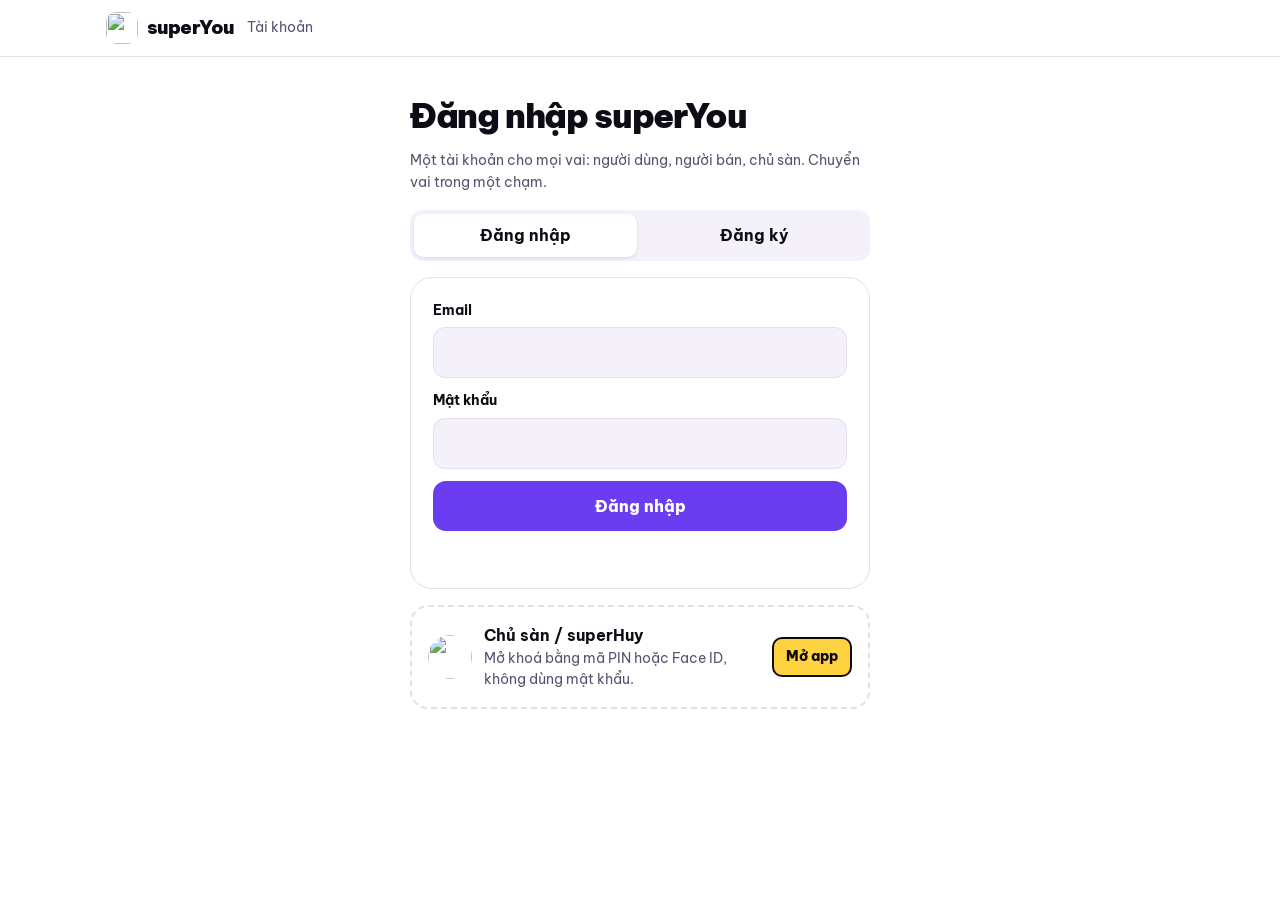
==== webapp/static/account/index.html @ 421f3e1b "Triển khai các đề xuất anh duyệt: CSO, Vận hành, Phòng ban AI, Private, chính sách và chống gian lận" ====
<!doctype html>
<html lang="vi">
<head>
<meta charset="utf-8">
<meta name="viewport" content="width=device-width, initial-scale=1, viewport-fit=cover">
<title>Tài khoản superYou</title>
<meta name="description" content="Một cửa đăng nhập superYou: người dùng, người bán và chủ sàn. Chuyển vai trong một chạm.">
<meta name="theme-color" content="#6A3DF0">
<link rel="icon" href="/icons/huy-128.png">
<link rel="preconnect" href="https://fonts.googleapis.com">
<link rel="preconnect" href="https://fonts.gstatic.com" crossorigin>
<link href="https://fonts.googleapis.com/css2?family=Be+Vietnam+Pro:wght@400;500;600;700;800;900&display=swap" rel="stylesheet">
<style>
:root{ --ink:#0E0B14; --paper:#FFFFFF; --soft:#F4F1FA; --muted:#5A5170; --line:#E4DEEE; --violet:#6A3DF0; --violet-d:#4B22C9; --yellow:#FFD23F; --green:#0F7A45; --red:#B42346; --amber:#C98205;
  --font:"Be Vietnam Pro",system-ui,-apple-system,"Segoe UI",sans-serif }
@media (prefers-color-scheme:dark){ :root{ --ink:#F1EEF7; --paper:#131118; --soft:#1C1923; --muted:#A49DB3; --line:#2E2938; --violet:#A493FF; --violet-d:#C4B8FF; --green:#5BCB82; --red:#F27896; --amber:#F0A35C } }
*{ box-sizing:border-box }
html,body{ margin:0; background:var(--paper); color:var(--ink); font:16px/1.55 var(--font); -webkit-font-smoothing:antialiased }
a{ color:var(--violet) }
button,input,select,textarea{ font:inherit; color:inherit }
:focus-visible{ outline:3px solid var(--violet); outline-offset:2px }
.w{ max-width:1100px; margin:0 auto; padding-left:max(16px,env(safe-area-inset-left,0px)); padding-right:max(16px,env(safe-area-inset-right,0px)) }
header{ padding-block:12px; border-bottom:1px solid var(--line) }
nav{ display:flex; align-items:center; gap:14px }
.logo{ display:flex; align-items:center; gap:9px; text-decoration:none; color:var(--ink); font-weight:900; font-size:19px; letter-spacing:-.03em }
.logo img{ width:32px; height:32px; border-radius:10px; object-fit:cover }
.btn{ display:inline-flex; align-items:center; justify-content:center; gap:8px; padding:11px 18px; border-radius:13px; border:2px solid var(--ink); background:var(--paper); font-weight:800; cursor:pointer; text-decoration:none; color:var(--ink); white-space:nowrap }
.btn.v{ background:var(--violet); color:#fff; border-color:var(--violet) } .btn.y{ background:var(--yellow); color:#0E0B14; border-color:#0E0B14 } .btn.sm{ padding:7px 12px; font-size:14px; border-radius:10px } .btn.ghost{ border-color:var(--line) }
.btn:disabled{ opacity:.5; cursor:default }
.auth{ max-width:460px; margin:40px auto; display:flex; flex-direction:column; gap:16px }
.auth h1{ margin:0; font-size:34px; letter-spacing:-.04em; line-height:1.1; font-weight:900; text-wrap:balance }
.card{ background:var(--paper); border:1.5px solid var(--line); border-radius:22px; padding:22px; display:flex; flex-direction:column; gap:12px; min-width:0 }
label.f{ display:flex; flex-direction:column; gap:6px; font-weight:700; font-size:14px }
label.f input,label.f select{ padding:12px 13px; border-radius:12px; border:1.5px solid var(--line); background:var(--soft); font-weight:400; font-size:16px; width:100%; color:var(--ink) }
.msg{ font-weight:700; min-height:1.4em; margin:0 } .msg.err{ color:var(--red) } .msg.ok{ color:var(--green) }
.tabs{ display:flex; gap:6px; background:var(--soft); padding:4px; border-radius:12px } .tabs button{ flex:1; padding:9px; border-radius:9px; border:0; background:transparent; font-weight:700; cursor:pointer } .tabs button.on{ background:var(--paper); box-shadow:0 1px 3px rgba(0,0,0,.12) }
.owner{ border:2px dashed var(--line); border-radius:18px; padding:16px; display:flex; gap:12px; align-items:center }
.owner img{ width:44px; height:44px; border-radius:50%; object-fit:cover }
.by{ color:var(--muted); font-size:14px }
/* trung tâm tài khoản */
.shell{ display:grid; grid-template-columns:240px minmax(0,1fr); gap:24px; padding-block:28px 60px }
@media (max-width:820px){ .shell{ grid-template-columns:minmax(0,1fr) } .side{ position:static } }
.side{ display:flex; flex-direction:column; gap:6px; position:sticky; top:16px; align-self:start }
.side button{ text-align:left; padding:11px 14px; border-radius:12px; border:0; background:transparent; font-weight:600; cursor:pointer; display:flex; gap:10px; align-items:center; color:var(--ink) }
.side button.on{ background:var(--soft) }
.rolesw{ position:relative } .rolemenu{ position:absolute; right:0; top:46px; background:var(--paper); border:1.5px solid var(--line); border-radius:16px; padding:8px; min-width:260px; z-index:5; box-shadow:0 12px 30px rgba(0,0,0,.14); display:none } .rolemenu.open{ display:block }
.roleitem{ display:flex; gap:10px; align-items:center; width:100%; padding:10px; border-radius:11px; border:0; background:transparent; text-align:left; cursor:pointer; color:var(--ink) } .roleitem:hover{ background:var(--soft) } .roleitem.on{ background:var(--soft); font-weight:700 }
.ric{ width:34px; height:34px; border-radius:10px; display:grid; place-items:center; color:#fff; font-weight:900; flex:none }
.avatar{ width:36px; height:36px; border-radius:50%; background:var(--violet); color:#fff; display:grid; place-items:center; font-weight:800 }
h2{ margin:0 0 4px; font-size:26px; letter-spacing:-.03em; font-weight:900 }
.tiles{ display:grid; grid-template-columns:repeat(auto-fit,minmax(150px,1fr)); gap:12px } .tile{ border:1.5px solid var(--line); border-radius:16px; padding:14px } .tile b{ display:block; font-size:24px; font-weight:900; letter-spacing:-.02em } .tile span{ color:var(--muted); font-size:13px }
.list{ border:1.5px solid var(--line); border-radius:18px; overflow:hidden } .rowi{ display:flex; gap:12px; align-items:center; padding:13px 16px; border-top:1px solid var(--line) } .rowi:first-child{ border-top:0 }
.plan{ border:2px solid var(--line); border-radius:20px; padding:18px; display:flex; flex-direction:column; gap:8px; position:relative } .plan.cur{ border-color:var(--c) } .plan .pname{ font-weight:900; font-size:18px } .plan .price{ font-size:26px; font-weight:900; letter-spacing:-.03em } .plan ul{ margin:0; padding-left:18px; font-size:14px; display:flex; flex-direction:column; gap:3px } .plan .tag{ position:absolute; top:-10px; left:16px; background:var(--c); color:#fff; font-size:11px; font-weight:800; padding:2px 8px; border-radius:6px }
.plans{ display:grid; grid-template-columns:repeat(auto-fit,minmax(220px,1fr)); gap:12px }
.pill{ font-size:12px; font-weight:800; padding:3px 9px; border-radius:999px; background:var(--soft) }
.hint{ background:var(--soft); border-radius:14px; padding:12px 14px; font-size:14px }
</style>
</head>
<body>
<header><div class="w"><nav><a class="logo" href="/landing"><img src="/icons/huy-128.png" alt="">superYou</a><span class="by" id="crumb">Tài khoản</span><span style="flex:1"></span><div id="topr"></div></nav></div></header>
<main id="main" class="w"></main>
<script>
(function(){
var $ = function(s){ return document.querySelector(s); };
function esc(s){ return String(s == null ? '' : s).replace(/[&<>"']/g, function(c){ return {'&':'&amp;','<':'&lt;','>':'&gt;','"':'&quot;',"'":'&#39;'}[c]; }); }
function vnd(v){ return v > 0 ? Number(v).toLocaleString('vi-VN') + 'đ' : 'Miễn phí'; }
function lsGet(k){ try{ return localStorage.getItem(k); }catch(e){ return null; } }
function lsSet(k, v){ try{ if(v == null) localStorage.removeItem(k); else localStorage.setItem(k, v); }catch(e){} }
var A = { tok: lsGet('sy-acc'), me: null, view: 'home', err: '' };
function api(path, body){
  var h = {'Content-Type':'application/json'}; if(A.tok) h['X-Account'] = A.tok;
  return fetch(path, body === undefined ? {headers:h} : {method:'POST', headers:h, body:JSON.stringify(body)})
    .then(function(r){ return r.json().catch(function(){ return {error:'Phản hồi không hợp lệ'}; }).then(function(j){ if(!r.ok || j.error){ var e = new Error(j.error || 'Có lỗi'); e.status = r.status; throw e; } return j; }); });
}
var ROLE = { owner:{label:'Chủ sàn', sub:'superYou HQ: điều hành toàn bộ', ic:'H', c:'#B42346', go:'/hq'}, seller:{label:'Người bán', sub:'Console Marketplace', ic:'B', c:'#0E7C6B', go:'/market/console'}, member:{label:'Người dùng', sub:'Tài khoản, sản phẩm, gói', ic:'U', c:'#6A3DF0', go:'/account'} };

/* ---------- đăng nhập / đăng ký ---------- */
function authView(mode){
  mode = mode || 'login';
  $('#topr').innerHTML = '';
  $('#main').innerHTML = '<div class="auth"><h1>'+(mode==='login' ? 'Đăng nhập superYou' : 'Tạo tài khoản superYou')+'</h1><p class="by" style="margin:0">Một tài khoản cho mọi vai: người dùng, người bán, chủ sàn. Chuyển vai trong một chạm.</p>'
    + '<div class="tabs"><button class="'+(mode==='login'?'on':'')+'" id="tLogin">Đăng nhập</button><button class="'+(mode==='signup'?'on':'')+'" id="tSignup">Đăng ký</button></div>'
    + (mode==='login'
      ? '<form class="card" id="lf"><label class="f">Email<input id="le" type="email" required autocomplete="email" value="'+esc(lsGet('sy-email')||'')+'"></label><label class="f">Mật khẩu<input id="lp" type="password" required autocomplete="current-password" minlength="8"></label><button class="btn v">Đăng nhập</button><p class="msg" id="lm" role="status"></p></form>'
      : '<form class="card" id="sf"><label class="f">Tên hiển thị<input id="sn" required maxlength="60" autocomplete="name"></label><label class="f">Email<input id="se" type="email" required autocomplete="email"></label><label class="f">Mật khẩu (từ 8 ký tự)<input id="sp" type="password" required minlength="8" autocomplete="new-password"></label>'
        + '<label class="f">Tôi muốn<select id="sr"><option value="member">Dùng superYou (người dùng)</option><option value="seller">Bán sản phẩm trên Marketplace (người bán)</option></select></label>'
        + '<label class="f">Bắt đầu với<select id="spl"><option value="free">Gói Miễn phí</option><option value="trial">Dùng thử Pro 14 ngày (không cần thẻ)</option></select></label>'
        + '<button class="btn v">Tạo tài khoản</button><p class="msg" id="sm" role="status"></p><p class="by" style="margin:0">Khi tạo tài khoản bạn đồng ý với điều khoản sử dụng và chính sách dữ liệu của superYou.</p></form>')
    + '<div class="owner"><img src="/icons/huy-128.png" alt=""><div style="flex:1"><b>Chủ sàn / superHuy</b><div class="by">Mở khoá bằng mã PIN hoặc Face ID, không dùng mật khẩu.</div></div><a class="btn sm y" href="/app">Mở app</a></div></div>';
  $('#tLogin').onclick = function(){ authView('login'); }; $('#tSignup').onclick = function(){ authView('signup'); };
  var lf = $('#lf'); if(lf) lf.addEventListener('submit', function(e){ e.preventDefault(); var m = $('#lm'), b = lf.querySelector('button'); b.disabled = true; m.className='msg'; m.textContent='Đang đăng nhập…';
    api('/api/account/login', {email:$('#le').value, password:$('#lp').value}).then(function(r){ A.tok = r.session; lsSet('sy-acc', r.session); lsSet('sy-email', $('#le').value); afterLogin(r.user); })
      .catch(function(err){ m.className='msg err'; m.textContent = err.message; b.disabled = false; }); });
  var sf = $('#sf'); if(sf) sf.addEventListener('submit', function(e){ e.preventDefault(); var m = $('#sm'), b = sf.querySelector('button'); b.disabled = true; m.className='msg'; m.textContent='Đang tạo…';
    api('/api/account/signup', {name:$('#sn').value, email:$('#se').value, password:$('#sp').value, role:$('#sr').value, plan:$('#spl').value}).then(function(r){ A.tok = r.session; lsSet('sy-acc', r.session); lsSet('sy-email', $('#se').value); afterLogin(r.user); })
      .catch(function(err){ m.className='msg err'; m.textContent = err.message; b.disabled = false; }); });
}
function afterLogin(u){
  var next = new URLSearchParams(location.search).get('next');
  if(next && /^\/[a-z]/.test(next)) return location.href = next;
  var r = u.last_role || u.roles[0];
  if(r === 'seller') return location.href = '/market/console';
  if(r === 'owner') return location.href = '/hq';
  history.replaceState(null, '', '/account'); load();
}

/* ---------- trung tâm tài khoản ---------- */
function load(){
  $('#main').innerHTML = '<p class="by" style="padding:30px 0">Đang mở tài khoản…</p>';
  api('/api/account/me', {}).then(function(r){ A.me = r; render(); }).catch(function(e){ if(e.status === 401){ A.tok = null; lsSet('sy-acc', null); authView('login'); } else $('#main').innerHTML = '<p class="msg err" style="padding:30px 0">'+esc(e.message)+'</p>'; });
}
function roleSwitcher(){
  var u = A.me.user, cur = u.role || u.roles[0];
  return '<div class="rolesw"><button class="btn sm ghost" id="rsb"><span class="ric" style="background:'+ROLE[cur].c+';width:24px;height:24px;border-radius:7px;font-size:12px">'+ROLE[cur].ic+'</span>'+esc(ROLE[cur].label)+' ▾</button>'
    + '<div class="rolemenu" id="rsm"><div class="by" style="padding:6px 10px">Chuyển vai, giống chuyển giữa trang cá nhân và Page</div>'
    + u.roles.map(function(r){ return '<button class="roleitem '+(r===cur?'on':'')+'" data-r="'+r+'"><span class="ric" style="background:'+ROLE[r].c+'">'+ROLE[r].ic+'</span><span><b>'+esc(ROLE[r].label)+'</b><br><span class="by">'+esc(ROLE[r].sub)+'</span></span></button>'; }).join('')
    + (u.roles.indexOf('seller')<0 ? '<button class="roleitem" id="addSeller"><span class="ric" style="background:#0E7C6B">+</span><span><b>Mở vai Người bán</b><br><span class="by">Bán skill, workflow, gói tri thức</span></span></button>' : '')
    + '<div style="border-top:1px solid var(--line);margin:6px 0"></div><button class="roleitem" id="lo"><span class="ric" style="background:var(--muted)">⎋</span><span>Đăng xuất</span></button></div></div>';
}
function bindRoles(){
  var b = $('#rsb'), m = $('#rsm'); if(!b) return;
  b.onclick = function(e){ e.stopPropagation(); m.classList.toggle('open'); };
  document.addEventListener('click', function(){ m.classList.remove('open'); });
  m.querySelectorAll('[data-r]').forEach(function(x){ x.onclick = function(){ var r = x.dataset.r; api('/api/account/role', {role:r}).then(function(){ if(ROLE[r].go !== '/account') location.href = ROLE[r].go; else load(); }).catch(function(e){ alert2(e.message); }); }; });
  var as = $('#addSeller'); if(as) as.onclick = function(){ api('/api/account/add_role', {role:'seller'}).then(function(r){ load(); setTimeout(function(){ alert2(r.text); }, 300); }).catch(function(e){ alert2(e.message); }); };
  $('#lo').onclick = function(){ api('/api/account/logout', {}).catch(function(){}).then(function(){ A.tok = null; lsSet('sy-acc', null); authView('login'); }); };
}
function alert2(t){ var el = document.createElement('div'); el.className = 'hint'; el.style.cssText = 'position:fixed;left:50%;bottom:24px;transform:translateX(-50%);z-index:9;box-shadow:0 10px 30px rgba(0,0,0,.2)'; el.textContent = t; document.body.appendChild(el); setTimeout(function(){ el.remove(); }, 3500); }
function render(){
  var me = A.me, u = me.user, p = me.plan;
  $('#topr').innerHTML = roleSwitcher();
  var items = [['home','Tổng quan'],['buys','Sản phẩm đã mua'],['plan','Gói và nâng cấp'],['profile','Hồ sơ'],['security','Bảo mật']];
  var body = '';
  if(A.view === 'home'){
    var ent = me.entitlements || [];
    body = '<h2>Chào '+esc(u.name)+'</h2><p class="by" style="margin:0 0 14px">Gói <b style="color:var(--ink)">'+esc(p.name)+'</b>'+(u.trial_until ? ' · dùng thử đến '+esc(u.trial_until) : '')+' · vai '+u.roles.map(function(r){ return ROLE[r].label; }).join(', ')+'</p>'
      + '<div class="tiles"><div class="tile"><b>'+ent.length+'</b><span>Sản phẩm đã mua</span></div><div class="tile"><b>'+esc(p.name)+'</b><span>Gói hiện tại</span></div><div class="tile"><b>'+(p.limits.workflows||'∞')+'</b><span>Workflow riêng</span></div><div class="tile"><b>'+(p.limits.market_credit ? vnd(p.limits.market_credit) : '0đ')+'</b><span>Tín dụng Marketplace/tháng</span></div></div>'
      + '<div class="card" style="margin-top:16px"><b>Bước tiếp theo</b><div class="list">'
      + (me.has_owner_app ? '<a class="rowi" href="/app" style="text-decoration:none;color:inherit"><span class="ric" style="background:#6A3DF0">S</span><span style="flex:1"><b>Mở superHuy</b><br><span class="by">Trợ lý riêng của anh (PIN hoặc Face ID)</span></span>›</a><a class="rowi" href="/hq" style="text-decoration:none;color:inherit"><span class="ric" style="background:#B42346">H</span><span style="flex:1"><b>Mở superYou HQ</b><br><span class="by">Điều hành toàn bộ business</span></span>›</a>'
        : (u.plan==='free' ? '<div class="rowi"><span class="ric" style="background:#C98205">★</span><span style="flex:1"><b>Dùng thử Pro 14 ngày</b><br><span class="by">superYou riêng, không cần thẻ</span></span><button class="btn sm y" id="trial">Bật dùng thử</button></div>' : '<div class="rowi"><span class="ric" style="background:#6A3DF0">S</span><span style="flex:1"><b>superYou riêng của bạn</b><br><span class="by">Đội superYou đang chuẩn bị máy chủ cho gói của bạn; bạn sẽ nhận email hướng dẫn mở bot Telegram.</span></span></div>'))
      + '<a class="rowi" href="/market" style="text-decoration:none;color:inherit"><span class="ric" style="background:#0E7C6B">M</span><span style="flex:1"><b>Khám phá Marketplace</b><br><span class="by">Skill, workflow, gói tri thức</span></span>›</a>'
      + (u.roles.indexOf('seller')>=0 ? '<a class="rowi" href="/market/console" style="text-decoration:none;color:inherit"><span class="ric" style="background:#0E7C6B">B</span><span style="flex:1"><b>Console người bán</b><br><span class="by">Sản phẩm, doanh thu</span></span>›</a>' : '')
      + '</div></div>';
  }
  if(A.view === 'buys'){
    var e2 = me.entitlements || [];
    body = '<h2>Sản phẩm đã mua</h2>' + (e2.length ? '<div class="list">'+e2.map(function(it){ return '<div class="rowi"><span style="flex:1"><b>'+esc(it.name)+'</b><br><span class="by">'+esc((it.at||'').slice(0,10))+'</span></span>'+(it.downloads||[]).map(function(d){ return '<a class="btn sm" href="'+esc(d.url)+'">Tải</a>'; }).join('')+(it.receipt ? '<a class="btn sm ghost" href="'+esc(it.receipt)+'" target="_blank" rel="noopener">Hoá đơn</a>' : '')+'</div>'; }).join('')+'</div>'
      : '<div class="hint">Chưa có sản phẩm nào. Mua trên <a href="/market">Marketplace</a> bằng đúng email này, sản phẩm sẽ hiện ở đây.</div>');
  }
  if(A.view === 'plan'){
    var P = me.plans.plans, order = me.plans.order;
    body = '<h2>Gói và nâng cấp</h2><p class="by" style="margin:0 0 14px">Giá hiển thị theo chính sách hiện hành; thanh toán gói mở dần, liên hệ superYou để kích hoạt sớm.</p><div class="plans">'
      + order.map(function(k){ var pl = P[k]; return '<div class="plan '+(u.plan===k?'cur':'')+'" style="--c:'+pl.color+'">'+(u.plan===k?'<span class="tag">Đang dùng</span>':'')+'<span class="pname">'+esc(pl.name)+'</span><span class="by">'+esc(pl.tagline)+'</span><span class="price">'+(pl.price ? vnd(pl.price) : (k==='enterprise'?'Liên hệ':'0đ'))+'<span class="by" style="font-size:13px"> '+esc(pl.period||'')+'</span></span><ul>'+pl.features.map(function(f){ return '<li>'+esc(f)+'</li>'; }).join('')+'</ul>'
        + (u.plan===k ? '' : k==='trial' && u.plan==='free' ? '<button class="btn sm y" id="trial">Bật dùng thử</button>' : k==='free' ? '' : (pl.price && (k==='pro' || k==='business') ? '<button class="btn sm v" data-up="'+k+'">Nâng cấp · '+vnd(pl.price)+'</button>' : '<a class="btn sm v" href="/landing#dang-ky">Liên hệ nâng cấp</a>'))+'</div>'; }).join('')+'</div><div id="upbox"></div>';
    body = body.replace('thanh toán gói mở dần, liên hệ superYou để kích hoạt sớm.', 'thanh toán bằng chuyển khoản VietQR, gói kích hoạt ngay khi tiền về.');
  }
  if(A.view === 'profile'){
    body = '<h2>Hồ sơ</h2><form class="card" id="pf"><label class="f">Tên hiển thị<input id="pn" value="'+esc(u.name||'')+'"></label><label class="f">Công ty<input id="pc" value="'+esc(u.company||'')+'"></label><label class="f">Chức danh<input id="pt" value="'+esc(u.title||'')+'"></label><label class="f">Email<input value="'+esc(u.email||'')+'" disabled></label><button class="btn v">Lưu</button><p class="msg" id="pm" role="status"></p></form>';
  }
  if(A.view === 'security'){
    body = '<h2>Bảo mật</h2>'+(u.owner ? '<div class="hint">Chủ sàn đăng nhập bằng mã PIN hoặc Face ID / vân tay trong app › Hồ sơ. Tài khoản này không có mật khẩu.</div>' : '<form class="card" id="pw"><b>Đổi mật khẩu</b><label class="f">Mật khẩu hiện tại<input id="po" type="password" autocomplete="current-password"></label><label class="f">Mật khẩu mới<input id="pnw" type="password" minlength="8" autocomplete="new-password"></label><button class="btn v">Đổi</button><p class="msg" id="pwm" role="status"></p></form><div class="hint" style="margin-top:12px">Đăng nhập bằng Face ID / vân tay cho người dùng thường sẽ mở cùng superYou riêng của bạn.</div>');
  }
  $('#main').innerHTML = '<div class="shell"><aside class="side">'+items.map(function(it){ return '<button class="'+(A.view===it[0]?'on':'')+'" data-v="'+it[0]+'">'+it[1]+'</button>'; }).join('')+'</aside><section>'+body+'</section></div>';
  bindRoles();
  document.querySelectorAll('[data-v]').forEach(function(b){ b.onclick = function(){ A.view = b.dataset.v; render(); }; });
  document.querySelectorAll('[data-up]').forEach(function(b){ b.onclick = function(){ b.disabled = true; api('/api/account/upgrade', {plan: b.dataset.up}).then(function(r){ upgradeBox(r.order); }).catch(function(e){ alert2(e.message); b.disabled = false; }); }; });
  var tr = $('#trial'); if(tr) tr.onclick = function(){ tr.disabled = true; api('/api/account/trial', {}).then(function(r){ alert2(r.text); load(); }).catch(function(e){ alert2(e.message); tr.disabled = false; }); };
  var pf = $('#pf'); if(pf) pf.addEventListener('submit', function(e){ e.preventDefault(); var m = $('#pm'); m.className='msg'; m.textContent='Đang lưu…'; api('/api/account/profile', {name:$('#pn').value, company:$('#pc').value, title:$('#pt').value}).then(function(r){ m.className='msg ok'; m.textContent = r.text; A.me.user = Object.assign(A.me.user, r.user); }).catch(function(err){ m.className='msg err'; m.textContent = err.message; }); });
  var pw = $('#pw'); if(pw) pw.addEventListener('submit', function(e){ e.preventDefault(); var m = $('#pwm'); m.className='msg'; m.textContent='Đang đổi…'; api('/api/account/password', {old:$('#po').value, new:$('#pnw').value}).then(function(r){ m.className='msg ok'; m.textContent = r.text; pw.reset(); }).catch(function(err){ m.className='msg err'; m.textContent = err.message; }); });
}
var UPOLL = null;
function upgradeBox(o){
  var b = $('#upbox'); if(!b || !o) return; if(UPOLL) clearInterval(UPOLL);
  b.innerHTML = '<div class="card" style="margin-top:14px"><b>'+esc(o.name)+' · '+esc(o.amount_text)+'</b>'
    + (o.qr ? '<img src="'+esc(o.qr)+'" alt="Mã QR thanh toán" style="width:220px;max-width:100%;border-radius:12px">' : '')
    + (o.bank && o.bank.id ? '<p class="by">Ngân hàng '+esc(o.bank.id)+' · STK <b>'+esc(o.bank.account)+'</b> · '+esc(o.bank.name)+'<br>Nội dung chuyển khoản: <b>'+esc(o.code)+'</b></p>' : '<p class="by">Mã đơn <b>'+esc(o.code)+'</b>. Chủ sàn chưa mở tài khoản nhận tiền tự động; superYou sẽ liên hệ qua email để hoàn tất.</p>')
    + '<p class="msg" id="upm">'+(o.manual ? 'Đối soát thủ công trong vài giờ làm việc.' : 'Gói kích hoạt tự động trong khoảng 1 phút sau khi tiền về.')+'</p></div>';
  b.scrollIntoView({behavior:'smooth', block:'nearest'});
  UPOLL = setInterval(function(){ fetch('/api/pay/status?o='+encodeURIComponent(o.id)+'&e='+encodeURIComponent(A.me.user.email)).then(function(r){ return r.json(); }).then(function(st){
    if(st.status === 'delivered' || st.status === 'paid'){ clearInterval(UPOLL); $('#upm').className = 'msg ok'; $('#upm').textContent = 'Đã nhận thanh toán, gói đã kích hoạt.'; load(); }
    else if(st.status === 'expired' || st.status === 'cancelled'){ clearInterval(UPOLL); $('#upm').className = 'msg err'; $('#upm').textContent = 'Đơn đã hết hạn, bấm Nâng cấp để tạo đơn mới.'; }
  }).catch(function(){}); }, 6000);
}
var path = location.pathname.replace(/\/$/, '');
if(/\/(login|dang-nhap)$/.test(path)){ if(A.tok) load(); else authView(new URLSearchParams(location.search).get('mode') || 'login'); }
else { if(A.tok) load(); else authView('login'); }
})();
</script>
</body>
</html>
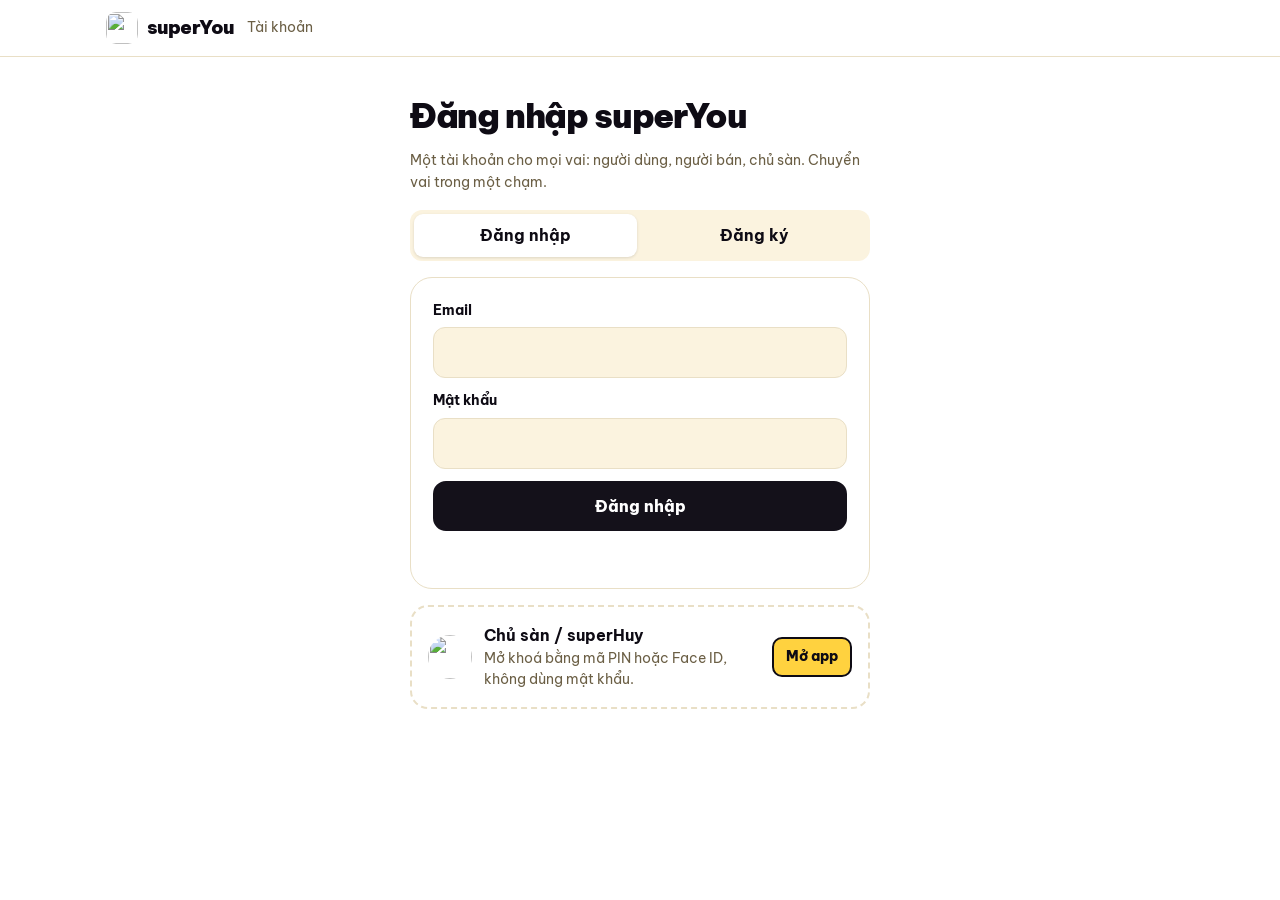
==== commit fdb797a3: "superYou nhận diện v1 cho app khách, /hq, đăng nhập, Marketplace, điều khoản Co-Authored-By: Claude " ====
--- a/webapp/static/account/index.html
+++ b/webapp/static/account/index.html
@@ -5,15 +5,15 @@
 <meta name="viewport" content="width=device-width, initial-scale=1, viewport-fit=cover">
 <title>Tài khoản superYou</title>
 <meta name="description" content="Một cửa đăng nhập superYou: người dùng, người bán và chủ sàn. Chuyển vai trong một chạm.">
-<meta name="theme-color" content="#6A3DF0">
-<link rel="icon" href="/icons/huy-128.png">
+<meta name="theme-color" content="#FFD23F">
+<link rel="icon" href="/brand/icon-128.png">
 <link rel="preconnect" href="https://fonts.googleapis.com">
 <link rel="preconnect" href="https://fonts.gstatic.com" crossorigin>
 <link href="https://fonts.googleapis.com/css2?family=Be+Vietnam+Pro:wght@400;500;600;700;800;900&display=swap" rel="stylesheet">
 <style>
-:root{ --ink:#0E0B14; --paper:#FFFFFF; --soft:#F4F1FA; --muted:#5A5170; --line:#E4DEEE; --violet:#6A3DF0; --violet-d:#4B22C9; --yellow:#FFD23F; --green:#0F7A45; --red:#B42346; --amber:#C98205;
+:root{ --ink:#0E0B14; --paper:#FFFFFF; --soft:#FBF3DF; --muted:#6B5F45; --line:#E9DFC6; --violet:#14111A; --on-violet:#FFFFFF; --violet-d:#000000; --yellow:#FFD23F; --green:#0F7A45; --red:#B42346; --amber:#C98205;
   --font:"Be Vietnam Pro",system-ui,-apple-system,"Segoe UI",sans-serif }
-@media (prefers-color-scheme:dark){ :root{ --ink:#F1EEF7; --paper:#131118; --soft:#1C1923; --muted:#A49DB3; --line:#2E2938; --violet:#A493FF; --violet-d:#C4B8FF; --green:#5BCB82; --red:#F27896; --amber:#F0A35C } }
+@media (prefers-color-scheme:dark){ :root{ --ink:#FFF8E7; --paper:#14111A; --soft:#1F1B15; --muted:#B0A68F; --line:#332D24; --violet:#FFD23F; --on-violet:#14111A; --violet-d:#FFE27A; --green:#5BCB82; --red:#F27896; --amber:#F0A35C } }
 *{ box-sizing:border-box }
 html,body{ margin:0; background:var(--paper); color:var(--ink); font:16px/1.55 var(--font); -webkit-font-smoothing:antialiased }
 a{ color:var(--violet) }
@@ -25,7 +25,7 @@
 .logo{ display:flex; align-items:center; gap:9px; text-decoration:none; color:var(--ink); font-weight:900; font-size:19px; letter-spacing:-.03em }
 .logo img{ width:32px; height:32px; border-radius:10px; object-fit:cover }
 .btn{ display:inline-flex; align-items:center; justify-content:center; gap:8px; padding:11px 18px; border-radius:13px; border:2px solid var(--ink); background:var(--paper); font-weight:800; cursor:pointer; text-decoration:none; color:var(--ink); white-space:nowrap }
-.btn.v{ background:var(--violet); color:#fff; border-color:var(--violet) } .btn.y{ background:var(--yellow); color:#0E0B14; border-color:#0E0B14 } .btn.sm{ padding:7px 12px; font-size:14px; border-radius:10px } .btn.ghost{ border-color:var(--line) }
+.btn.v{ background:var(--violet); color:var(--on-violet); border-color:var(--violet) } .btn.y{ background:var(--yellow); color:#0E0B14; border-color:#0E0B14 } .btn.sm{ padding:7px 12px; font-size:14px; border-radius:10px } .btn.ghost{ border-color:var(--line) }
 .btn:disabled{ opacity:.5; cursor:default }
 .auth{ max-width:460px; margin:40px auto; display:flex; flex-direction:column; gap:16px }
 .auth h1{ margin:0; font-size:34px; letter-spacing:-.04em; line-height:1.1; font-weight:900; text-wrap:balance }
@@ -46,7 +46,7 @@
 .rolesw{ position:relative } .rolemenu{ position:absolute; right:0; top:46px; background:var(--paper); border:1.5px solid var(--line); border-radius:16px; padding:8px; min-width:260px; z-index:5; box-shadow:0 12px 30px rgba(0,0,0,.14); display:none } .rolemenu.open{ display:block }
 .roleitem{ display:flex; gap:10px; align-items:center; width:100%; padding:10px; border-radius:11px; border:0; background:transparent; text-align:left; cursor:pointer; color:var(--ink) } .roleitem:hover{ background:var(--soft) } .roleitem.on{ background:var(--soft); font-weight:700 }
 .ric{ width:34px; height:34px; border-radius:10px; display:grid; place-items:center; color:#fff; font-weight:900; flex:none }
-.avatar{ width:36px; height:36px; border-radius:50%; background:var(--violet); color:#fff; display:grid; place-items:center; font-weight:800 }
+.avatar{ width:36px; height:36px; border-radius:50%; background:var(--violet); color:var(--on-violet); display:grid; place-items:center; font-weight:800 }
 h2{ margin:0 0 4px; font-size:26px; letter-spacing:-.03em; font-weight:900 }
 .tiles{ display:grid; grid-template-columns:repeat(auto-fit,minmax(150px,1fr)); gap:12px } .tile{ border:1.5px solid var(--line); border-radius:16px; padding:14px } .tile b{ display:block; font-size:24px; font-weight:900; letter-spacing:-.02em } .tile span{ color:var(--muted); font-size:13px }
 .list{ border:1.5px solid var(--line); border-radius:18px; overflow:hidden } .rowi{ display:flex; gap:12px; align-items:center; padding:13px 16px; border-top:1px solid var(--line) } .rowi:first-child{ border-top:0 }
@@ -57,7 +57,7 @@
 </style>
 </head>
 <body>
-<header><div class="w"><nav><a class="logo" href="/landing"><img src="/icons/huy-128.png" alt="">superYou</a><span class="by" id="crumb">Tài khoản</span><span style="flex:1"></span><div id="topr"></div></nav></div></header>
+<header><div class="w"><nav><a class="logo" href="/landing"><img src="/brand/mark.svg" alt="">superYou</a><span class="by" id="crumb">Tài khoản</span><span style="flex:1"></span><div id="topr"></div></nav></div></header>
 <main id="main" class="w"></main>
 <script>
 (function(){
@@ -72,7 +72,7 @@
   return fetch(path, body === undefined ? {headers:h} : {method:'POST', headers:h, body:JSON.stringify(body)})
     .then(function(r){ return r.json().catch(function(){ return {error:'Phản hồi không hợp lệ'}; }).then(function(j){ if(!r.ok || j.error){ var e = new Error(j.error || 'Có lỗi'); e.status = r.status; throw e; } return j; }); });
 }
-var ROLE = { owner:{label:'Chủ sàn', sub:'superYou HQ: điều hành toàn bộ', ic:'H', c:'#B42346', go:'/hq'}, seller:{label:'Người bán', sub:'Console Marketplace', ic:'B', c:'#0E7C6B', go:'/market/console'}, member:{label:'Người dùng', sub:'Tài khoản, sản phẩm, gói', ic:'U', c:'#6A3DF0', go:'/account'} };
+var ROLE = { owner:{label:'Chủ sàn', sub:'superYou HQ: điều hành toàn bộ', ic:'H', c:'#B42346', go:'/hq'}, seller:{label:'Người bán', sub:'Console Marketplace', ic:'B', c:'#0E7C6B', go:'/market/console'}, member:{label:'Người dùng', sub:'Tài khoản, sản phẩm, gói', ic:'U', c:'#14111A', go:'/account'} };
 
 /* ---------- đăng nhập / đăng ký ---------- */
 function authView(mode){
@@ -136,8 +136,8 @@
     body = '<h2>Chào '+esc(u.name)+'</h2><p class="by" style="margin:0 0 14px">Gói <b style="color:var(--ink)">'+esc(p.name)+'</b>'+(u.trial_until ? ' · dùng thử đến '+esc(u.trial_until) : '')+' · vai '+u.roles.map(function(r){ return ROLE[r].label; }).join(', ')+'</p>'
       + '<div class="tiles"><div class="tile"><b>'+ent.length+'</b><span>Sản phẩm đã mua</span></div><div class="tile"><b>'+esc(p.name)+'</b><span>Gói hiện tại</span></div><div class="tile"><b>'+(p.limits.workflows||'∞')+'</b><span>Workflow riêng</span></div><div class="tile"><b>'+(p.limits.market_credit ? vnd(p.limits.market_credit) : '0đ')+'</b><span>Tín dụng Marketplace/tháng</span></div></div>'
       + '<div class="card" style="margin-top:16px"><b>Bước tiếp theo</b><div class="list">'
-      + (me.has_owner_app ? '<a class="rowi" href="/app" style="text-decoration:none;color:inherit"><span class="ric" style="background:#6A3DF0">S</span><span style="flex:1"><b>Mở superHuy</b><br><span class="by">Trợ lý riêng của anh (PIN hoặc Face ID)</span></span>›</a><a class="rowi" href="/hq" style="text-decoration:none;color:inherit"><span class="ric" style="background:#B42346">H</span><span style="flex:1"><b>Mở superYou HQ</b><br><span class="by">Điều hành toàn bộ business</span></span>›</a>'
-        : (u.plan==='free' ? '<div class="rowi"><span class="ric" style="background:#C98205">★</span><span style="flex:1"><b>Dùng thử Pro 14 ngày</b><br><span class="by">superYou riêng, không cần thẻ</span></span><button class="btn sm y" id="trial">Bật dùng thử</button></div>' : '<div class="rowi"><span class="ric" style="background:#6A3DF0">S</span><span style="flex:1"><b>superYou riêng của bạn</b><br><span class="by">Đội superYou đang chuẩn bị máy chủ cho gói của bạn; bạn sẽ nhận email hướng dẫn mở bot Telegram.</span></span></div>'))
+      + (me.has_owner_app ? '<a class="rowi" href="/app" style="text-decoration:none;color:inherit"><span class="ric" style="background:#14111A">S</span><span style="flex:1"><b>Mở superHuy</b><br><span class="by">Trợ lý riêng của anh (PIN hoặc Face ID)</span></span>›</a><a class="rowi" href="/hq" style="text-decoration:none;color:inherit"><span class="ric" style="background:#B42346">H</span><span style="flex:1"><b>Mở superYou HQ</b><br><span class="by">Điều hành toàn bộ business</span></span>›</a>'
+        : (u.plan==='free' ? '<div class="rowi"><span class="ric" style="background:#C98205">★</span><span style="flex:1"><b>Dùng thử Pro 14 ngày</b><br><span class="by">superYou riêng, không cần thẻ</span></span><button class="btn sm y" id="trial">Bật dùng thử</button></div>' : '<div class="rowi"><span class="ric" style="background:#14111A">S</span><span style="flex:1"><b>superYou riêng của bạn</b><br><span class="by">Đội superYou đang chuẩn bị máy chủ cho gói của bạn; bạn sẽ nhận email hướng dẫn mở bot Telegram.</span></span></div>'))
       + '<a class="rowi" href="/market" style="text-decoration:none;color:inherit"><span class="ric" style="background:#0E7C6B">M</span><span style="flex:1"><b>Khám phá Marketplace</b><br><span class="by">Skill, workflow, gói tri thức</span></span>›</a>'
       + (u.roles.indexOf('seller')>=0 ? '<a class="rowi" href="/market/console" style="text-decoration:none;color:inherit"><span class="ric" style="background:#0E7C6B">B</span><span style="flex:1"><b>Console người bán</b><br><span class="by">Sản phẩm, doanh thu</span></span>›</a>' : '')
       + '</div></div>';
